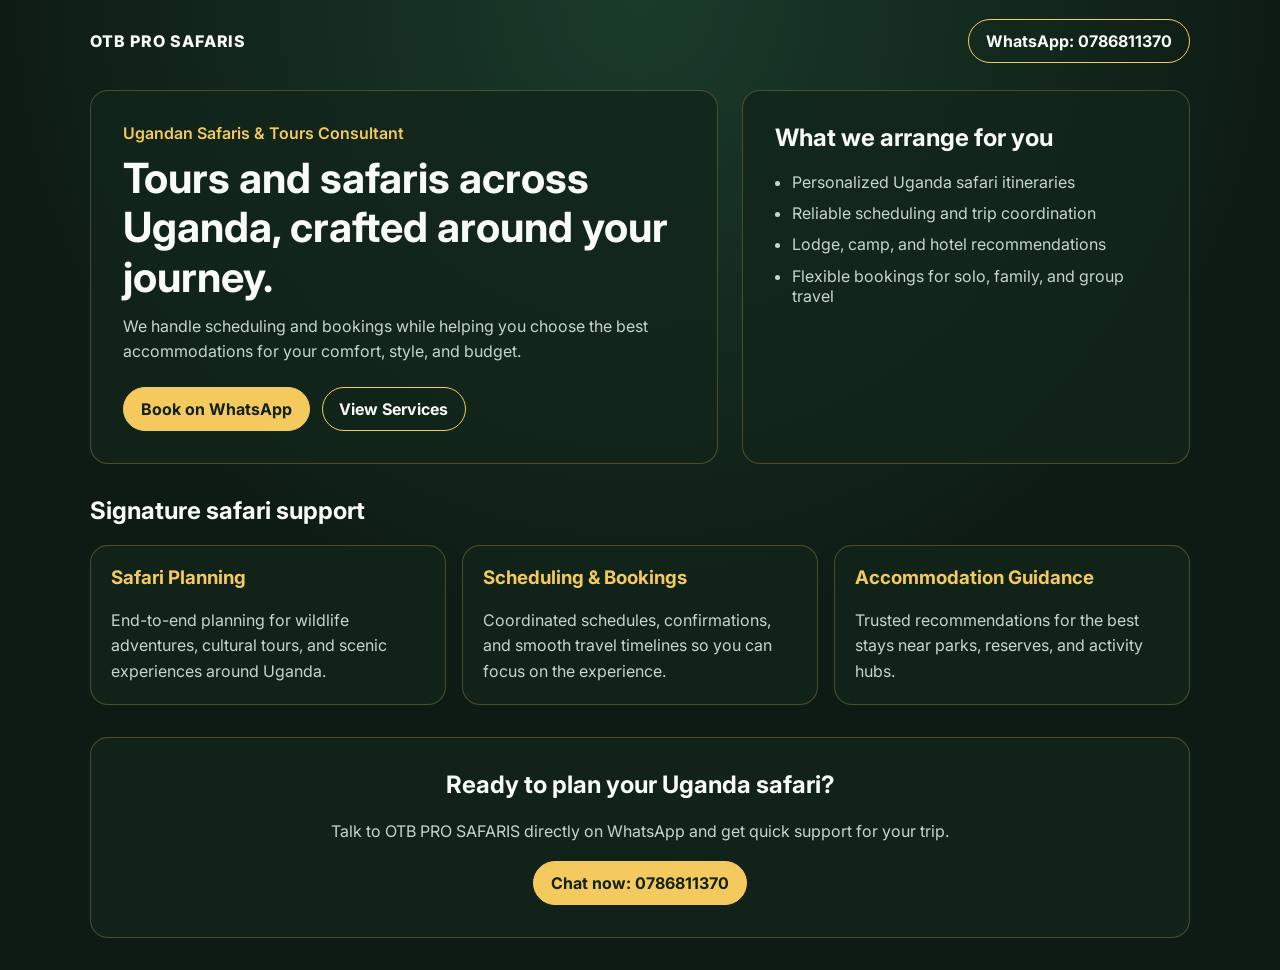
==== index.html @ 8ed0960e "Create OTB PRO SAFARIS landing page with WhatsApp booking CTA Agent-Logs-Url: https://github.com/otb" ====
<!doctype html>
<html lang="en">
  <head>
    <meta charset="UTF-8" />
    <meta name="viewport" content="width=device-width, initial-scale=1.0" />
    <title>OTB PRO SAFARIS | Ugandan Safaris & Tours Consultant</title>
    <meta
      name="description"
      content="OTB PRO SAFARIS offers guided tours and safaris across Uganda, with scheduling, bookings, and expert accommodation recommendations."
    />
    <link rel="preconnect" href="https://fonts.googleapis.com" />
    <link rel="preconnect" href="https://fonts.gstatic.com" crossorigin />
    <link
      href="https://fonts.googleapis.com/css2?family=Inter:wght@400;500;600;700;800&display=swap"
      rel="stylesheet"
    />
    <link rel="stylesheet" href="./styles.css" />
  </head>
  <body>
    <header class="topbar">
      <div class="brand">OTB PRO SAFARIS</div>
      <a class="cta cta-outline" href="https://wa.me/256786811370" target="_blank" rel="noopener noreferrer">
        WhatsApp: 0786811370
      </a>
    </header>

    <main>
      <section class="hero">
        <div class="hero-content">
          <p class="eyebrow">Ugandan Safaris & Tours Consultant</p>
          <h1>Tours and safaris across Uganda, crafted around your journey.</h1>
          <p class="subtitle">
            We handle scheduling and bookings while helping you choose the best accommodations for your comfort, style,
            and budget.
          </p>
          <div class="hero-actions">
            <a class="cta" href="https://wa.me/256786811370" target="_blank" rel="noopener noreferrer">Book on WhatsApp</a>
            <a class="cta cta-light" href="#services">View Services</a>
          </div>
        </div>
        <div class="hero-card">
          <h2>What we arrange for you</h2>
          <ul>
            <li>Personalized Uganda safari itineraries</li>
            <li>Reliable scheduling and trip coordination</li>
            <li>Lodge, camp, and hotel recommendations</li>
            <li>Flexible bookings for solo, family, and group travel</li>
          </ul>
        </div>
      </section>

      <section id="services" class="section">
        <h2>Signature safari support</h2>
        <div class="grid">
          <article class="card">
            <h3>Safari Planning</h3>
            <p>End-to-end planning for wildlife adventures, cultural tours, and scenic experiences around Uganda.</p>
          </article>
          <article class="card">
            <h3>Scheduling & Bookings</h3>
            <p>Coordinated schedules, confirmations, and smooth travel timelines so you can focus on the experience.</p>
          </article>
          <article class="card">
            <h3>Accommodation Guidance</h3>
            <p>Trusted recommendations for the best stays near parks, reserves, and activity hubs.</p>
          </article>
        </div>
      </section>

      <section class="section contact">
        <h2>Ready to plan your Uganda safari?</h2>
        <p>Talk to OTB PRO SAFARIS directly on WhatsApp and get quick support for your trip.</p>
        <a class="cta" href="https://wa.me/256786811370" target="_blank" rel="noopener noreferrer">Chat now: 0786811370</a>
      </section>
    </main>
  </body>
</html>
---- styles.css ----
:root {
  --bg: #0e1b14;
  --surface: #13251b;
  --surface-soft: #183022;
  --accent: #f4c95d;
  --text: #f8fbf6;
  --muted: #c7d6c8;
  --radius: 18px;
}

* {
  box-sizing: border-box;
}

body {
  margin: 0;
  font-family: Inter, system-ui, -apple-system, BlinkMacSystemFont, "Segoe UI", sans-serif;
  color: var(--text);
  background: radial-gradient(circle at top, #1a3b2a, var(--bg) 55%);
}

.topbar,
.hero,
.section {
  width: min(1100px, calc(100% - 2rem));
  margin-inline: auto;
}

.topbar {
  display: flex;
  justify-content: space-between;
  align-items: center;
  padding: 1.2rem 0;
  gap: 1rem;
  flex-wrap: wrap;
}

.brand {
  font-weight: 800;
  letter-spacing: 0.06em;
}

.hero {
  display: grid;
  grid-template-columns: 1.4fr 1fr;
  gap: 1.5rem;
  align-items: stretch;
  margin-top: 0.5rem;
}

.hero-content,
.hero-card,
.card,
.contact {
  border: 1px solid rgba(244, 201, 93, 0.25);
  background: rgba(19, 37, 27, 0.84);
  border-radius: var(--radius);
}

.hero-content {
  padding: 2rem;
}

.eyebrow {
  margin: 0;
  color: var(--accent);
  font-weight: 600;
}

h1 {
  margin: 0.65rem 0;
  line-height: 1.2;
  font-size: clamp(1.7rem, 4vw, 2.6rem);
}

.subtitle {
  margin: 0;
  color: var(--muted);
  line-height: 1.6;
}

.hero-actions {
  display: flex;
  gap: 0.75rem;
  margin-top: 1.4rem;
  flex-wrap: wrap;
}

.cta {
  display: inline-flex;
  align-items: center;
  justify-content: center;
  font-weight: 700;
  text-decoration: none;
  color: #102112;
  background: var(--accent);
  padding: 0.68rem 1.05rem;
  border-radius: 999px;
  border: 1px solid var(--accent);
  transition: transform 0.2s ease, box-shadow 0.2s ease;
}

.cta:hover {
  transform: translateY(-1px);
  box-shadow: 0 10px 20px rgba(0, 0, 0, 0.2);
}

.cta-outline,
.cta-light {
  background: transparent;
  color: var(--text);
}

.hero-card {
  padding: 2rem;
}

.hero-card h2,
.section h2 {
  margin-top: 0;
}

.hero-card ul {
  padding-left: 1.1rem;
  margin: 0;
  display: grid;
  gap: 0.7rem;
  color: var(--muted);
}

.section {
  margin-top: 2rem;
}

.grid {
  display: grid;
  gap: 1rem;
  grid-template-columns: repeat(3, minmax(0, 1fr));
}

.card {
  padding: 1.25rem;
}

.card h3 {
  margin-top: 0;
  color: var(--accent);
}

.card p,
.contact p {
  margin-bottom: 0;
  color: var(--muted);
  line-height: 1.6;
}

.contact {
  padding: 2rem;
  margin-bottom: 2rem;
  text-align: center;
}

.contact .cta {
  margin-top: 1rem;
}

@media (max-width: 900px) {
  .hero,
  .grid {
    grid-template-columns: 1fr;
  }

  .hero-content,
  .hero-card,
  .contact {
    padding: 1.25rem;
  }
}
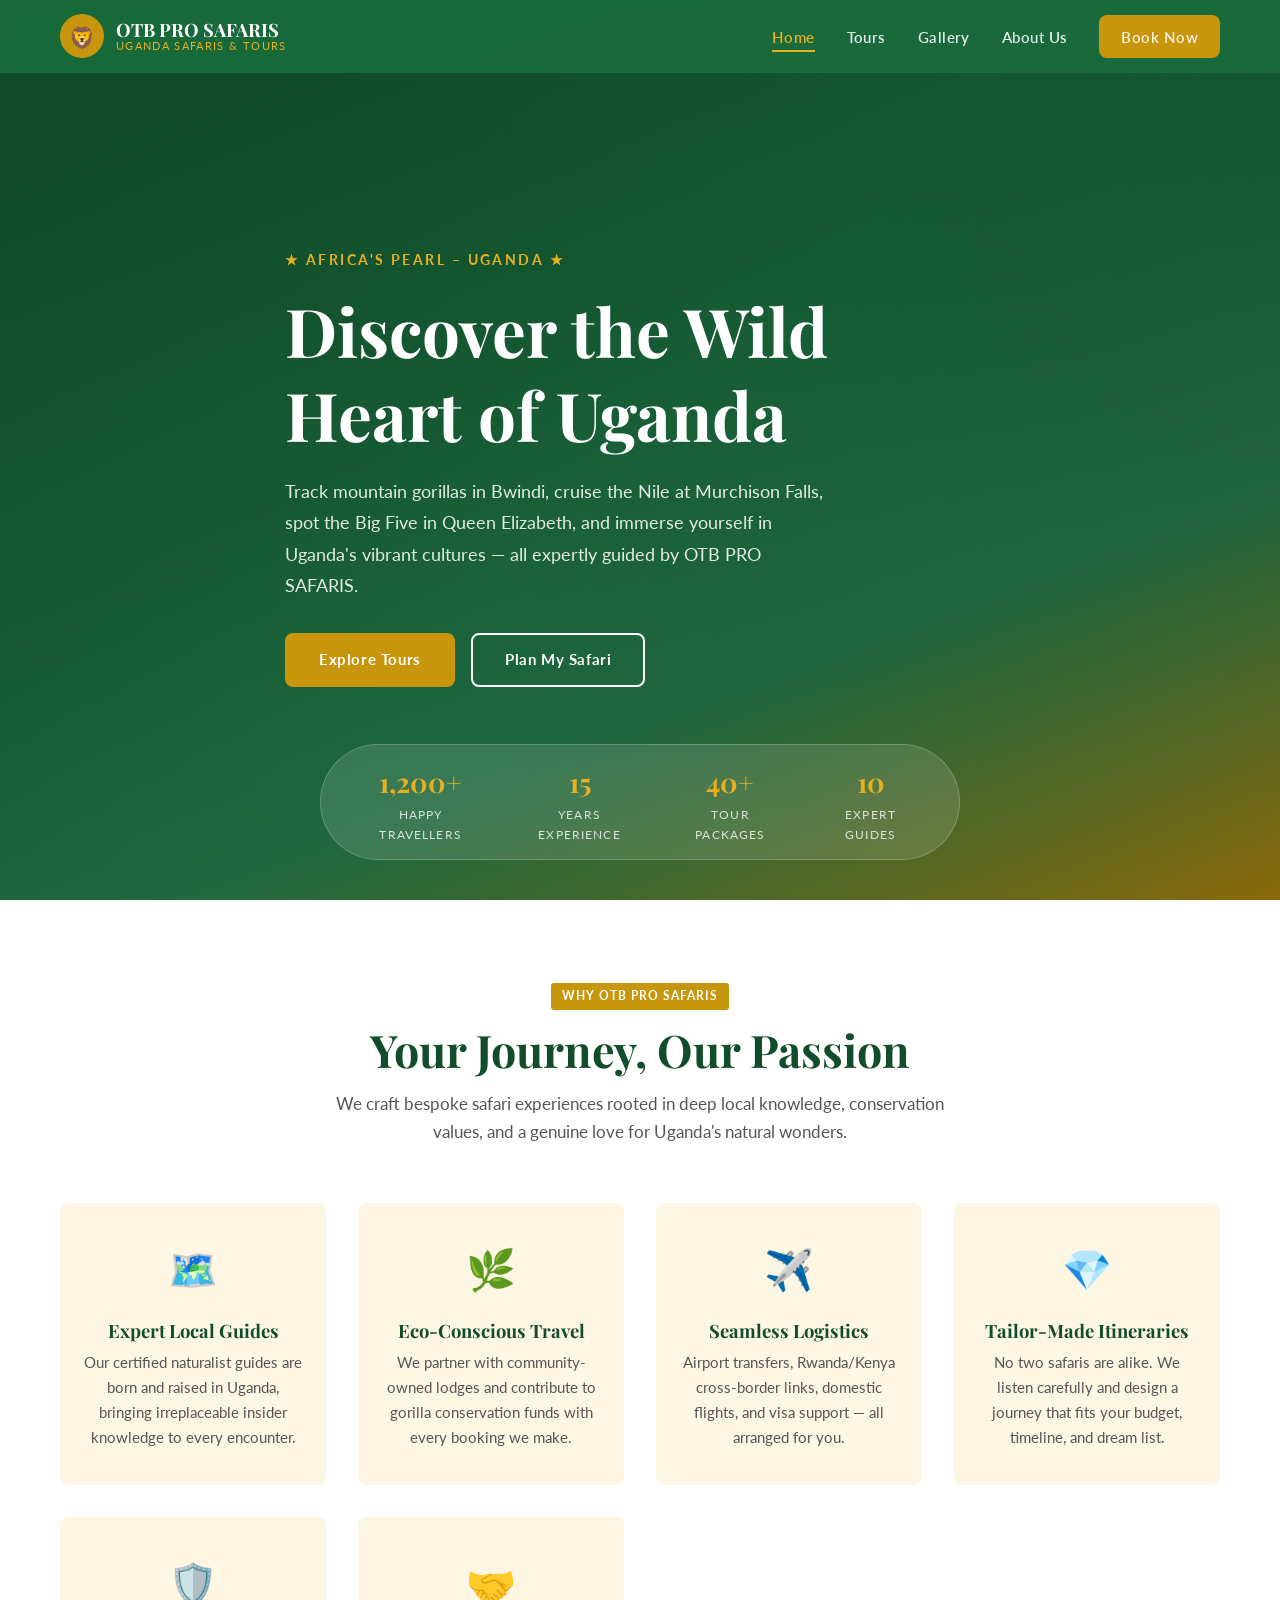
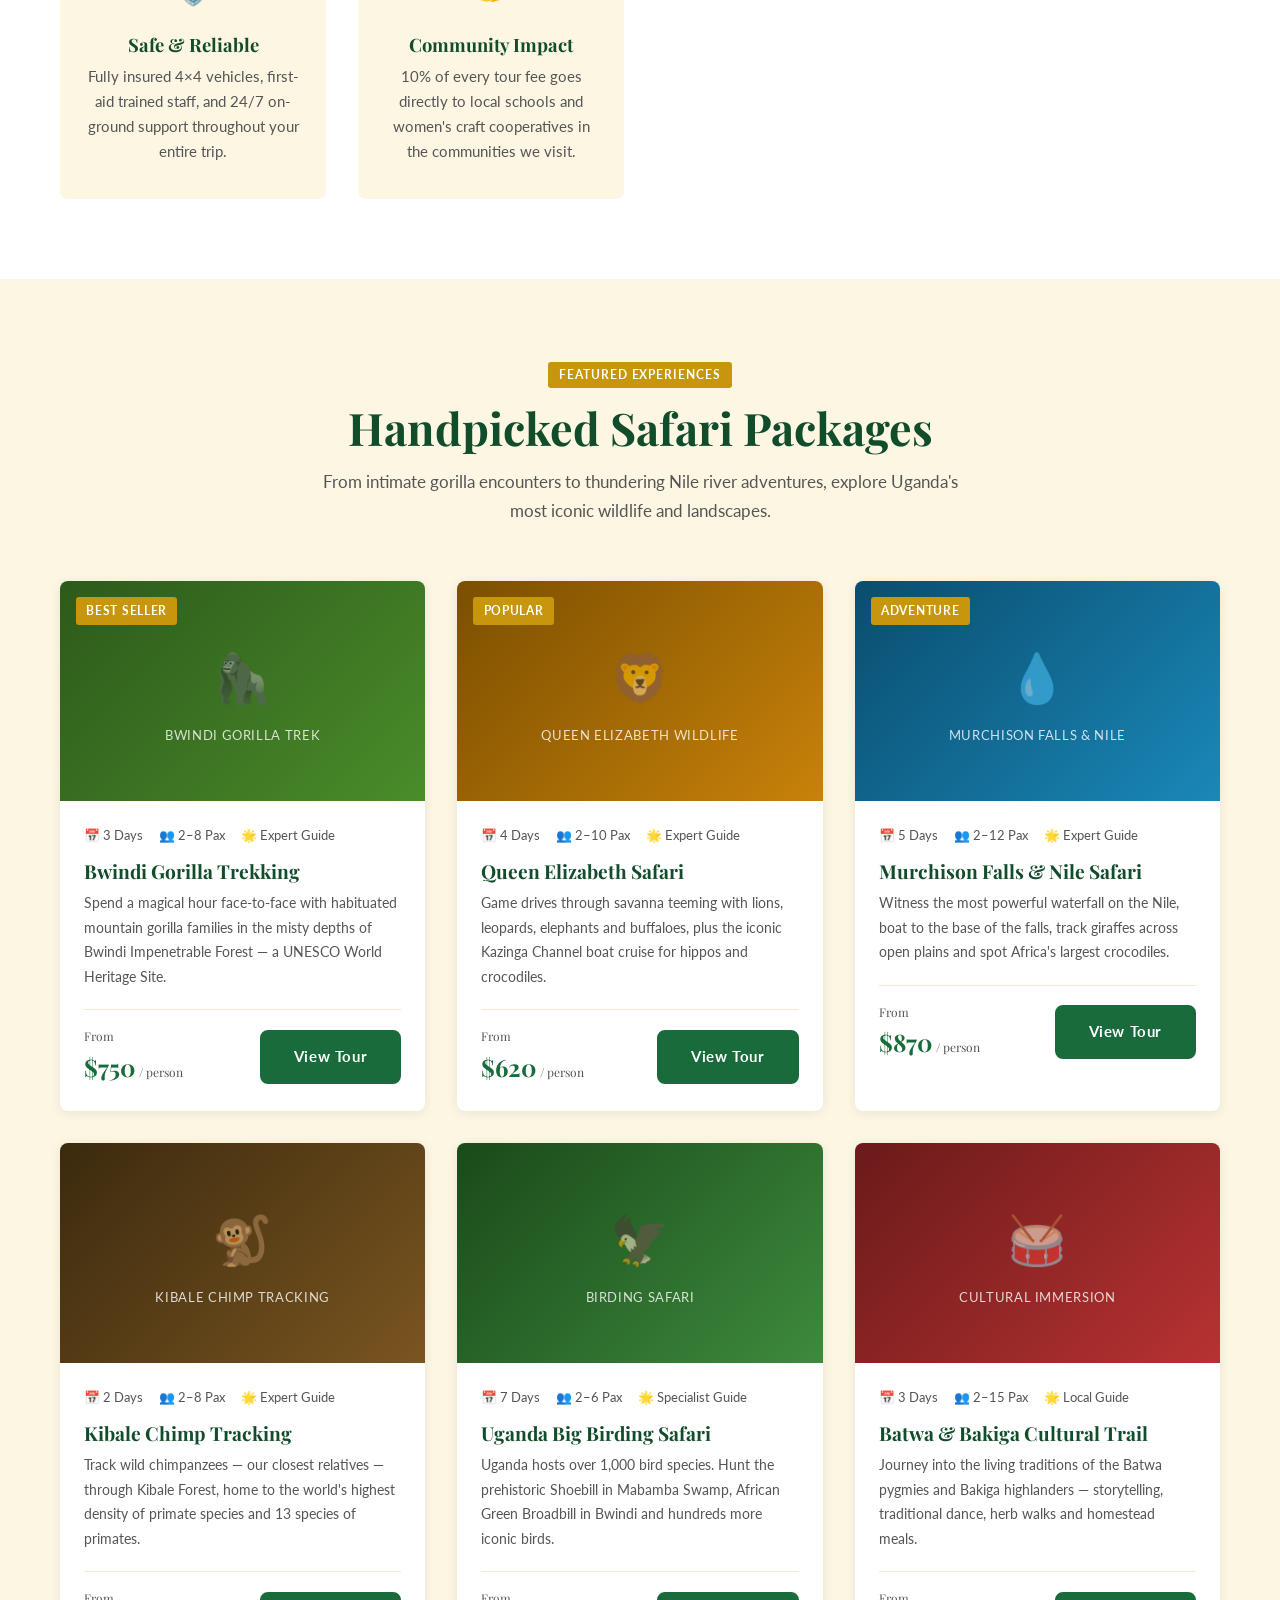
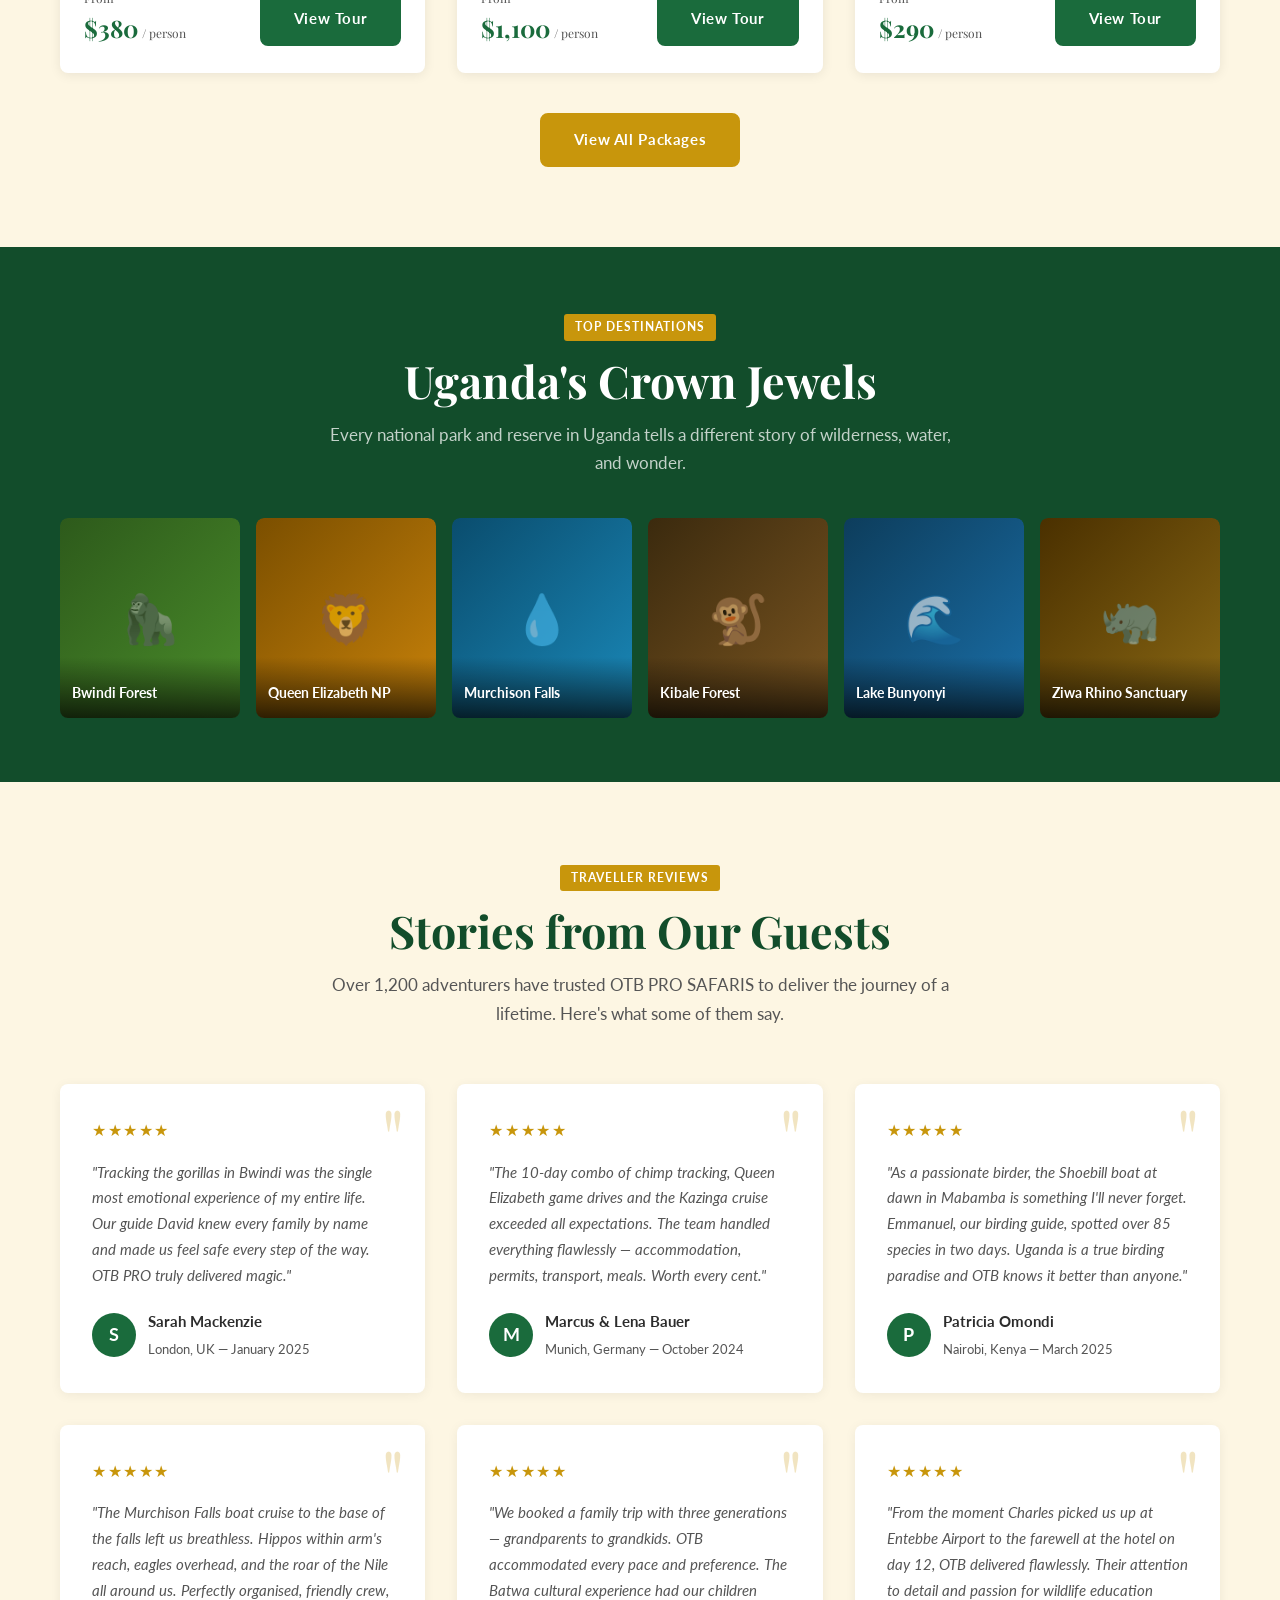
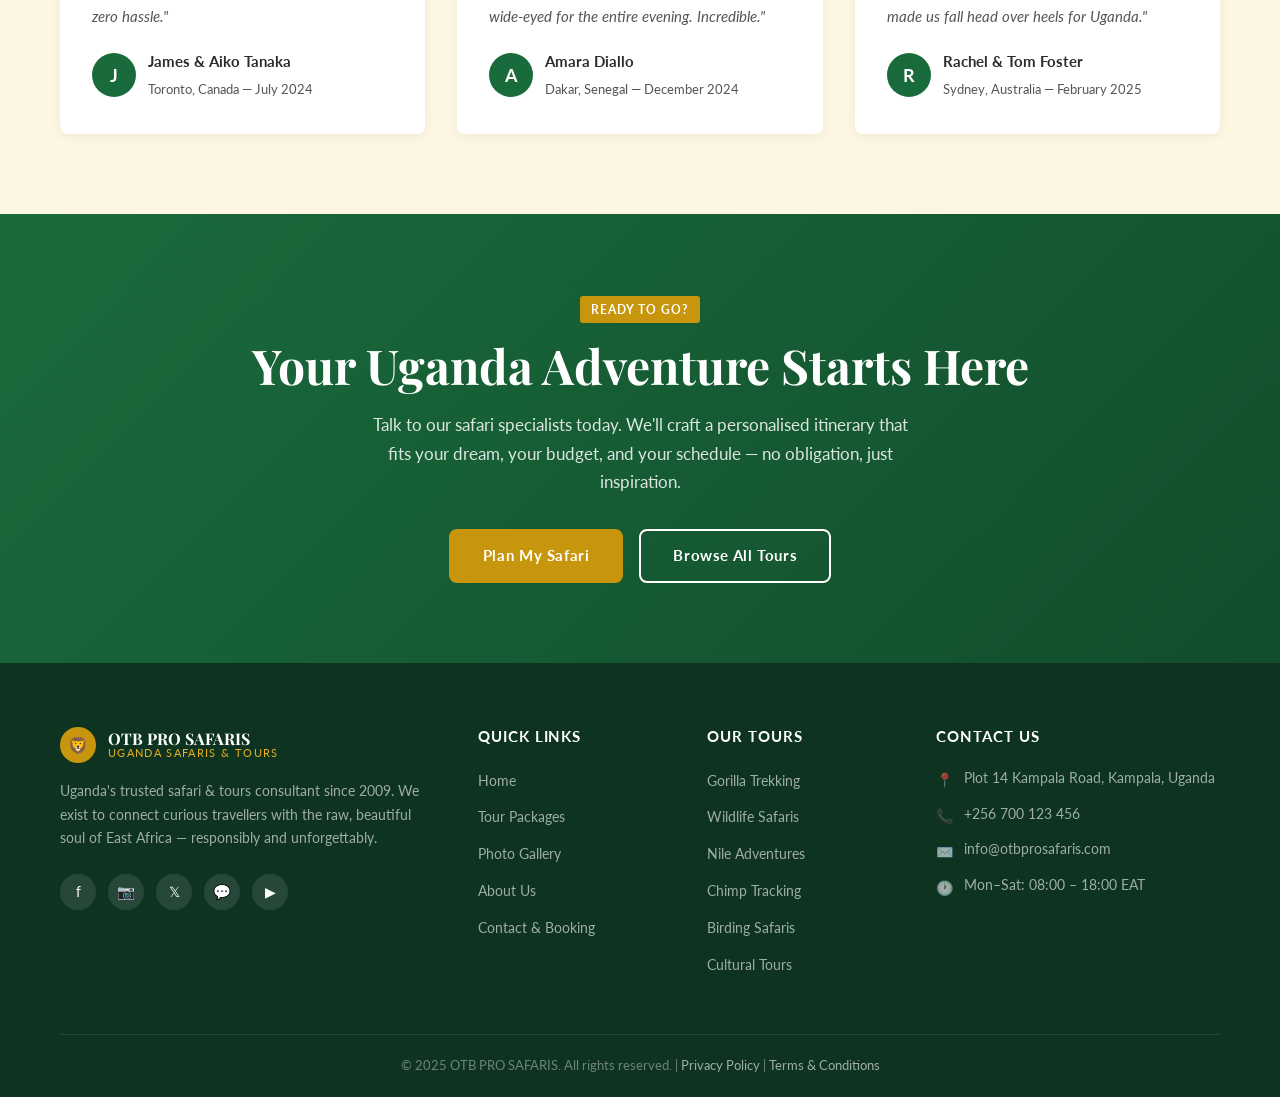
==== commit ae0ac522: "Add full website with realistic media content for OTB PRO SAFARIS Agent-Logs-Url: https://github.com" ====
--- a/index.html
+++ b/index.html
@@ -1,77 +1,523 @@
-<!doctype html>
+<!DOCTYPE html>
 <html lang="en">
-  <head>
-    <meta charset="UTF-8" />
-    <meta name="viewport" content="width=device-width, initial-scale=1.0" />
-    <title>OTB PRO SAFARIS | Ugandan Safaris & Tours Consultant</title>
-    <meta
-      name="description"
-      content="OTB PRO SAFARIS offers guided tours and safaris across Uganda, with scheduling, bookings, and expert accommodation recommendations."
-    />
-    <link rel="preconnect" href="https://fonts.googleapis.com" />
-    <link rel="preconnect" href="https://fonts.gstatic.com" crossorigin />
-    <link
-      href="https://fonts.googleapis.com/css2?family=Inter:wght@400;500;600;700;800&display=swap"
-      rel="stylesheet"
-    />
-    <link rel="stylesheet" href="./styles.css" />
-  </head>
-  <body>
-    <header class="topbar">
-      <div class="brand">OTB PRO SAFARIS</div>
-      <a class="cta cta-outline" href="https://wa.me/256786811370" target="_blank" rel="noopener noreferrer">
-        WhatsApp: 0786811370
+<head>
+  <meta charset="UTF-8" />
+  <meta name="viewport" content="width=device-width, initial-scale=1.0" />
+  <meta name="description" content="OTB PRO SAFARIS – Uganda's premier safari & tours consultant. Gorilla trekking, wildlife safaris, Nile adventures and authentic cultural experiences." />
+  <title>OTB PRO SAFARIS | Uganda Safaris &amp; Tours Consultant</title>
+  <link rel="preconnect" href="https://fonts.googleapis.com" />
+  <link rel="preconnect" href="https://fonts.gstatic.com" crossorigin />
+  <link href="https://fonts.googleapis.com/css2?family=Playfair+Display:ital,wght@0,600;0,700;1,600&family=Lato:wght@400;600;700&display=swap" rel="stylesheet" />
+  <link rel="stylesheet" href="css/styles.css" />
+</head>
+<body>
+
+  <!-- ========== HEADER ========== -->
+  <header id="site-header" role="banner">
+    <nav class="nav-wrapper" aria-label="Main navigation">
+      <a href="index.html" class="nav-logo" aria-label="OTB PRO SAFARIS – Home">
+        <div class="logo-icon" aria-hidden="true">🦁</div>
+        <div class="logo-text">
+          <strong>OTB PRO SAFARIS</strong>
+          <span>Uganda Safaris &amp; Tours</span>
+        </div>
       </a>
-    </header>
-
-    <main>
-      <section class="hero">
+      <ul class="nav-links" role="list">
+        <li><a href="index.html"   data-page="index.html">Home</a></li>
+        <li><a href="tours.html"   data-page="tours.html">Tours</a></li>
+        <li><a href="gallery.html" data-page="gallery.html">Gallery</a></li>
+        <li><a href="about.html"   data-page="about.html">About Us</a></li>
+        <li><a href="contact.html" data-page="contact.html" class="btn btn-primary">Book Now</a></li>
+      </ul>
+      <button class="nav-toggle" aria-label="Toggle navigation" aria-expanded="false">
+        <span></span><span></span><span></span>
+      </button>
+    </nav>
+  </header>
+
+  <main>
+    <!-- ========== HERO ========== -->
+    <section class="hero" aria-label="Hero banner">
+      <div class="hero-bg" style="background-image:linear-gradient(160deg,#0d3b1e 0%,#1a6b3c 40%,#2e8b57 70%,#c8960c 100%);" role="img" aria-label="Lush Ugandan landscape at sunrise"></div>
+      <div class="hero-overlay" aria-hidden="true"></div>
+      <div class="container">
         <div class="hero-content">
-          <p class="eyebrow">Ugandan Safaris & Tours Consultant</p>
-          <h1>Tours and safaris across Uganda, crafted around your journey.</h1>
-          <p class="subtitle">
-            We handle scheduling and bookings while helping you choose the best accommodations for your comfort, style,
-            and budget.
-          </p>
-          <div class="hero-actions">
-            <a class="cta" href="https://wa.me/256786811370" target="_blank" rel="noopener noreferrer">Book on WhatsApp</a>
-            <a class="cta cta-light" href="#services">View Services</a>
-          </div>
-        </div>
-        <div class="hero-card">
-          <h2>What we arrange for you</h2>
+          <span class="overline">&#9733; Africa's Pearl – Uganda &#9733;</span>
+          <h1>Discover the Wild Heart of Uganda</h1>
+          <p>Track mountain gorillas in Bwindi, cruise the Nile at Murchison Falls, spot the Big Five in Queen Elizabeth, and immerse yourself in Uganda's vibrant cultures — all expertly guided by OTB PRO SAFARIS.</p>
+          <div class="hero-cta">
+            <a href="tours.html"   class="btn btn-primary">Explore Tours</a>
+            <a href="contact.html" class="btn btn-outline">Plan My Safari</a>
+          </div>
+        </div>
+      </div>
+      <div class="hero-stats" aria-label="Quick statistics">
+        <div class="stat-item">
+          <div class="number" data-target="1200" data-suffix="+">1200+</div>
+          <div class="label">Happy Travellers</div>
+        </div>
+        <div class="stat-item">
+          <div class="number" data-target="15" data-suffix="">15</div>
+          <div class="label">Years Experience</div>
+        </div>
+        <div class="stat-item">
+          <div class="number" data-target="40" data-suffix="+">40+</div>
+          <div class="label">Tour Packages</div>
+        </div>
+        <div class="stat-item">
+          <div class="number" data-target="10" data-suffix="">10</div>
+          <div class="label">Expert Guides</div>
+        </div>
+      </div>
+    </section>
+
+    <!-- ========== WHY CHOOSE US ========== -->
+    <section class="section-pad" aria-labelledby="why-heading">
+      <div class="container">
+        <div class="section-header">
+          <span class="tag">Why OTB PRO SAFARIS</span>
+          <h2 id="why-heading">Your Journey, Our Passion</h2>
+          <p>We craft bespoke safari experiences rooted in deep local knowledge, conservation values, and a genuine love for Uganda's natural wonders.</p>
+        </div>
+        <div class="features-grid">
+          <div class="feature-card">
+            <div class="feature-icon">🗺️</div>
+            <h3>Expert Local Guides</h3>
+            <p>Our certified naturalist guides are born and raised in Uganda, bringing irreplaceable insider knowledge to every encounter.</p>
+          </div>
+          <div class="feature-card">
+            <div class="feature-icon">🌿</div>
+            <h3>Eco-Conscious Travel</h3>
+            <p>We partner with community-owned lodges and contribute to gorilla conservation funds with every booking we make.</p>
+          </div>
+          <div class="feature-card">
+            <div class="feature-icon">✈️</div>
+            <h3>Seamless Logistics</h3>
+            <p>Airport transfers, Rwanda/Kenya cross-border links, domestic flights, and visa support — all arranged for you.</p>
+          </div>
+          <div class="feature-card">
+            <div class="feature-icon">💎</div>
+            <h3>Tailor-Made Itineraries</h3>
+            <p>No two safaris are alike. We listen carefully and design a journey that fits your budget, timeline, and dream list.</p>
+          </div>
+          <div class="feature-card">
+            <div class="feature-icon">🛡️</div>
+            <h3>Safe &amp; Reliable</h3>
+            <p>Fully insured 4×4 vehicles, first-aid trained staff, and 24/7 on-ground support throughout your entire trip.</p>
+          </div>
+          <div class="feature-card">
+            <div class="feature-icon">🤝</div>
+            <h3>Community Impact</h3>
+            <p>10% of every tour fee goes directly to local schools and women's craft cooperatives in the communities we visit.</p>
+          </div>
+        </div>
+      </div>
+    </section>
+
+    <!-- ========== FEATURED TOURS ========== -->
+    <section class="section-pad" style="background:var(--cream);" aria-labelledby="tours-heading">
+      <div class="container">
+        <div class="section-header">
+          <span class="tag">Featured Experiences</span>
+          <h2 id="tours-heading">Handpicked Safari Packages</h2>
+          <p>From intimate gorilla encounters to thundering Nile river adventures, explore Uganda's most iconic wildlife and landscapes.</p>
+        </div>
+        <div class="tours-grid">
+
+          <!-- Card 1 -->
+          <article class="tour-card">
+            <div class="tour-card-img">
+              <div class="img-placeholder gorilla" role="img" aria-label="Mountain gorillas in Bwindi Impenetrable Forest">
+                <div class="placeholder-icon">🦍</div>
+                <span>Bwindi Gorilla Trek</span>
+              </div>
+              <span class="tour-badge">Best Seller</span>
+            </div>
+            <div class="tour-card-body">
+              <div class="tour-meta">
+                <span>📅 3 Days</span>
+                <span>👥 2–8 Pax</span>
+                <span>🌟 Expert Guide</span>
+              </div>
+              <h3>Bwindi Gorilla Trekking</h3>
+              <p>Spend a magical hour face-to-face with habituated mountain gorilla families in the misty depths of Bwindi Impenetrable Forest — a UNESCO World Heritage Site.</p>
+              <div class="tour-card-footer">
+                <div class="tour-price">
+                  <span class="from">From</span>
+                  <span class="amount">$750</span>
+                  <span class="per"> / person</span>
+                </div>
+                <a href="tours.html#gorilla" class="btn btn-green">View Tour</a>
+              </div>
+            </div>
+          </article>
+
+          <!-- Card 2 -->
+          <article class="tour-card">
+            <div class="tour-card-img">
+              <div class="img-placeholder wildlife" role="img" aria-label="Lions resting on savanna in Queen Elizabeth National Park">
+                <div class="placeholder-icon">🦁</div>
+                <span>Queen Elizabeth Wildlife</span>
+              </div>
+              <span class="tour-badge">Popular</span>
+            </div>
+            <div class="tour-card-body">
+              <div class="tour-meta">
+                <span>📅 4 Days</span>
+                <span>👥 2–10 Pax</span>
+                <span>🌟 Expert Guide</span>
+              </div>
+              <h3>Queen Elizabeth Safari</h3>
+              <p>Game drives through savanna teeming with lions, leopards, elephants and buffaloes, plus the iconic Kazinga Channel boat cruise for hippos and crocodiles.</p>
+              <div class="tour-card-footer">
+                <div class="tour-price">
+                  <span class="from">From</span>
+                  <span class="amount">$620</span>
+                  <span class="per"> / person</span>
+                </div>
+                <a href="tours.html#wildlife" class="btn btn-green">View Tour</a>
+              </div>
+            </div>
+          </article>
+
+          <!-- Card 3 -->
+          <article class="tour-card">
+            <div class="tour-card-img">
+              <div class="img-placeholder nile" role="img" aria-label="Murchison Falls thundering on the Victoria Nile">
+                <div class="placeholder-icon">💧</div>
+                <span>Murchison Falls &amp; Nile</span>
+              </div>
+              <span class="tour-badge">Adventure</span>
+            </div>
+            <div class="tour-card-body">
+              <div class="tour-meta">
+                <span>📅 5 Days</span>
+                <span>👥 2–12 Pax</span>
+                <span>🌟 Expert Guide</span>
+              </div>
+              <h3>Murchison Falls &amp; Nile Safari</h3>
+              <p>Witness the most powerful waterfall on the Nile, boat to the base of the falls, track giraffes across open plains and spot Africa's largest crocodiles.</p>
+              <div class="tour-card-footer">
+                <div class="tour-price">
+                  <span class="from">From</span>
+                  <span class="amount">$870</span>
+                  <span class="per"> / person</span>
+                </div>
+                <a href="tours.html#nile" class="btn btn-green">View Tour</a>
+              </div>
+            </div>
+          </article>
+
+          <!-- Card 4 -->
+          <article class="tour-card">
+            <div class="tour-card-img">
+              <div class="img-placeholder chimp" role="img" aria-label="Chimpanzee in Kibale Forest">
+                <div class="placeholder-icon">🐒</div>
+                <span>Kibale Chimp Tracking</span>
+              </div>
+            </div>
+            <div class="tour-card-body">
+              <div class="tour-meta">
+                <span>📅 2 Days</span>
+                <span>👥 2–8 Pax</span>
+                <span>🌟 Expert Guide</span>
+              </div>
+              <h3>Kibale Chimp Tracking</h3>
+              <p>Track wild chimpanzees — our closest relatives — through Kibale Forest, home to the world's highest density of primate species and 13 species of primates.</p>
+              <div class="tour-card-footer">
+                <div class="tour-price">
+                  <span class="from">From</span>
+                  <span class="amount">$380</span>
+                  <span class="per"> / person</span>
+                </div>
+                <a href="tours.html#chimp" class="btn btn-green">View Tour</a>
+              </div>
+            </div>
+          </article>
+
+          <!-- Card 5 -->
+          <article class="tour-card">
+            <div class="tour-card-img">
+              <div class="img-placeholder birding" role="img" aria-label="Shoebill stork in Mabamba Swamp">
+                <div class="placeholder-icon">🦅</div>
+                <span>Birding Safari</span>
+              </div>
+            </div>
+            <div class="tour-card-body">
+              <div class="tour-meta">
+                <span>📅 7 Days</span>
+                <span>👥 2–6 Pax</span>
+                <span>🌟 Specialist Guide</span>
+              </div>
+              <h3>Uganda Big Birding Safari</h3>
+              <p>Uganda hosts over 1,000 bird species. Hunt the prehistoric Shoebill in Mabamba Swamp, African Green Broadbill in Bwindi and hundreds more iconic birds.</p>
+              <div class="tour-card-footer">
+                <div class="tour-price">
+                  <span class="from">From</span>
+                  <span class="amount">$1,100</span>
+                  <span class="per"> / person</span>
+                </div>
+                <a href="tours.html#birding" class="btn btn-green">View Tour</a>
+              </div>
+            </div>
+          </article>
+
+          <!-- Card 6 -->
+          <article class="tour-card">
+            <div class="tour-card-img">
+              <div class="img-placeholder culture" role="img" aria-label="Batwa pygmies cultural performance">
+                <div class="placeholder-icon">🥁</div>
+                <span>Cultural Immersion</span>
+              </div>
+            </div>
+            <div class="tour-card-body">
+              <div class="tour-meta">
+                <span>📅 3 Days</span>
+                <span>👥 2–15 Pax</span>
+                <span>🌟 Local Guide</span>
+              </div>
+              <h3>Batwa &amp; Bakiga Cultural Trail</h3>
+              <p>Journey into the living traditions of the Batwa pygmies and Bakiga highlanders — storytelling, traditional dance, herb walks and homestead meals.</p>
+              <div class="tour-card-footer">
+                <div class="tour-price">
+                  <span class="from">From</span>
+                  <span class="amount">$290</span>
+                  <span class="per"> / person</span>
+                </div>
+                <a href="tours.html#culture" class="btn btn-green">View Tour</a>
+              </div>
+            </div>
+          </article>
+
+        </div>
+        <div class="text-center" style="margin-top:2.5rem;">
+          <a href="tours.html" class="btn btn-primary">View All Packages</a>
+        </div>
+      </div>
+    </section>
+
+    <!-- ========== DESTINATIONS BANNER ========== -->
+    <section class="destinations" aria-labelledby="dest-heading">
+      <div class="container">
+        <div class="section-header" style="margin-bottom:1rem;">
+          <span class="tag">Top Destinations</span>
+          <h2 id="dest-heading" class="text-white">Uganda's Crown Jewels</h2>
+          <p style="color:rgba(255,255,255,.75);">Every national park and reserve in Uganda tells a different story of wilderness, water, and wonder.</p>
+        </div>
+        <div class="destinations-grid">
+          <div class="dest-card">
+            <div class="img-placeholder gorilla" style="height:100%;border-radius:8px;" role="img" aria-label="Bwindi Impenetrable Forest">
+              <div class="placeholder-icon">🦍</div>
+            </div>
+            <div class="dest-card-label">Bwindi Forest</div>
+          </div>
+          <div class="dest-card">
+            <div class="img-placeholder wildlife" style="height:100%;border-radius:8px;" role="img" aria-label="Queen Elizabeth National Park">
+              <div class="placeholder-icon">🦁</div>
+            </div>
+            <div class="dest-card-label">Queen Elizabeth NP</div>
+          </div>
+          <div class="dest-card">
+            <div class="img-placeholder nile" style="height:100%;border-radius:8px;" role="img" aria-label="Murchison Falls National Park">
+              <div class="placeholder-icon">💧</div>
+            </div>
+            <div class="dest-card-label">Murchison Falls</div>
+          </div>
+          <div class="dest-card">
+            <div class="img-placeholder chimp" style="height:100%;border-radius:8px;" role="img" aria-label="Kibale Forest National Park">
+              <div class="placeholder-icon">🐒</div>
+            </div>
+            <div class="dest-card-label">Kibale Forest</div>
+          </div>
+          <div class="dest-card">
+            <div class="img-placeholder lake" style="height:100%;border-radius:8px;" role="img" aria-label="Lake Bunyonyi">
+              <div class="placeholder-icon">🌊</div>
+            </div>
+            <div class="dest-card-label">Lake Bunyonyi</div>
+          </div>
+          <div class="dest-card">
+            <div class="img-placeholder rhino" style="height:100%;border-radius:8px;" role="img" aria-label="Ziwa Rhino Sanctuary">
+              <div class="placeholder-icon">🦏</div>
+            </div>
+            <div class="dest-card-label">Ziwa Rhino Sanctuary</div>
+          </div>
+        </div>
+      </div>
+    </section>
+
+    <!-- ========== TESTIMONIALS ========== -->
+    <section class="section-pad testimonials" aria-labelledby="reviews-heading">
+      <div class="container">
+        <div class="section-header">
+          <span class="tag">Traveller Reviews</span>
+          <h2 id="reviews-heading">Stories from Our Guests</h2>
+          <p>Over 1,200 adventurers have trusted OTB PRO SAFARIS to deliver the journey of a lifetime. Here's what some of them say.</p>
+        </div>
+        <div class="testimonials-grid">
+
+          <blockquote class="testimonial-card">
+            <div class="stars" aria-label="5 stars">★★★★★</div>
+            <p>"Tracking the gorillas in Bwindi was the single most emotional experience of my entire life. Our guide David knew every family by name and made us feel safe every step of the way. OTB PRO truly delivered magic."</p>
+            <footer class="reviewer">
+              <div class="reviewer-avatar" aria-hidden="true">S</div>
+              <div class="reviewer-info">
+                <strong>Sarah Mackenzie</strong>
+                <span>London, UK — January 2025</span>
+              </div>
+            </footer>
+          </blockquote>
+
+          <blockquote class="testimonial-card">
+            <div class="stars" aria-label="5 stars">★★★★★</div>
+            <p>"The 10-day combo of chimp tracking, Queen Elizabeth game drives and the Kazinga cruise exceeded all expectations. The team handled everything flawlessly — accommodation, permits, transport, meals. Worth every cent."</p>
+            <footer class="reviewer">
+              <div class="reviewer-avatar" aria-hidden="true">M</div>
+              <div class="reviewer-info">
+                <strong>Marcus &amp; Lena Bauer</strong>
+                <span>Munich, Germany — October 2024</span>
+              </div>
+            </footer>
+          </blockquote>
+
+          <blockquote class="testimonial-card">
+            <div class="stars" aria-label="5 stars">★★★★★</div>
+            <p>"As a passionate birder, the Shoebill boat at dawn in Mabamba is something I'll never forget. Emmanuel, our birding guide, spotted over 85 species in two days. Uganda is a true birding paradise and OTB knows it better than anyone."</p>
+            <footer class="reviewer">
+              <div class="reviewer-avatar" aria-hidden="true">P</div>
+              <div class="reviewer-info">
+                <strong>Patricia Omondi</strong>
+                <span>Nairobi, Kenya — March 2025</span>
+              </div>
+            </footer>
+          </blockquote>
+
+          <blockquote class="testimonial-card">
+            <div class="stars" aria-label="4 stars">★★★★★</div>
+            <p>"The Murchison Falls boat cruise to the base of the falls left us breathless. Hippos within arm's reach, eagles overhead, and the roar of the Nile all around us. Perfectly organised, friendly crew, zero hassle."</p>
+            <footer class="reviewer">
+              <div class="reviewer-avatar" aria-hidden="true">J</div>
+              <div class="reviewer-info">
+                <strong>James &amp; Aiko Tanaka</strong>
+                <span>Toronto, Canada — July 2024</span>
+              </div>
+            </footer>
+          </blockquote>
+
+          <blockquote class="testimonial-card">
+            <div class="stars" aria-label="5 stars">★★★★★</div>
+            <p>"We booked a family trip with three generations — grandparents to grandkids. OTB accommodated every pace and preference. The Batwa cultural experience had our children wide-eyed for the entire evening. Incredible."</p>
+            <footer class="reviewer">
+              <div class="reviewer-avatar" aria-hidden="true">A</div>
+              <div class="reviewer-info">
+                <strong>Amara Diallo</strong>
+                <span>Dakar, Senegal — December 2024</span>
+              </div>
+            </footer>
+          </blockquote>
+
+          <blockquote class="testimonial-card">
+            <div class="stars" aria-label="5 stars">★★★★★</div>
+            <p>"From the moment Charles picked us up at Entebbe Airport to the farewell at the hotel on day 12, OTB delivered flawlessly. Their attention to detail and passion for wildlife education made us fall head over heels for Uganda."</p>
+            <footer class="reviewer">
+              <div class="reviewer-avatar" aria-hidden="true">R</div>
+              <div class="reviewer-info">
+                <strong>Rachel &amp; Tom Foster</strong>
+                <span>Sydney, Australia — February 2025</span>
+              </div>
+            </footer>
+          </blockquote>
+
+        </div>
+      </div>
+    </section>
+
+    <!-- ========== CTA BANNER ========== -->
+    <section class="cta-banner" aria-labelledby="cta-heading">
+      <div class="container">
+        <span class="tag">Ready to Go?</span>
+        <h2 id="cta-heading">Your Uganda Adventure Starts Here</h2>
+        <p>Talk to our safari specialists today. We'll craft a personalised itinerary that fits your dream, your budget, and your schedule — no obligation, just inspiration.</p>
+        <div class="btn-group">
+          <a href="contact.html" class="btn btn-primary">Plan My Safari</a>
+          <a href="tours.html"   class="btn btn-outline">Browse All Tours</a>
+        </div>
+      </div>
+    </section>
+  </main>
+
+  <!-- ========== FOOTER ========== -->
+  <footer id="site-footer" role="contentinfo">
+    <div class="container">
+      <div class="footer-grid">
+        <div class="footer-brand">
+          <a href="index.html" class="nav-logo" style="display:inline-flex;">
+            <div class="logo-icon" aria-hidden="true" style="width:36px;height:36px;font-size:1rem;">🦁</div>
+            <div class="logo-text">
+              <strong style="font-size:1rem;">OTB PRO SAFARIS</strong>
+              <span>Uganda Safaris &amp; Tours</span>
+            </div>
+          </a>
+          <p>Uganda's trusted safari &amp; tours consultant since 2009. We exist to connect curious travellers with the raw, beautiful soul of East Africa — responsibly and unforgettably.</p>
+          <nav class="footer-social" aria-label="Social media links">
+            <a href="#" aria-label="Facebook">f</a>
+            <a href="#" aria-label="Instagram">📷</a>
+            <a href="#" aria-label="Twitter / X">𝕏</a>
+            <a href="#" aria-label="WhatsApp">💬</a>
+            <a href="#" aria-label="YouTube">▶</a>
+          </nav>
+        </div>
+
+        <div class="footer-col">
+          <h4>Quick Links</h4>
           <ul>
-            <li>Personalized Uganda safari itineraries</li>
-            <li>Reliable scheduling and trip coordination</li>
-            <li>Lodge, camp, and hotel recommendations</li>
-            <li>Flexible bookings for solo, family, and group travel</li>
+            <li><a href="index.html">Home</a></li>
+            <li><a href="tours.html">Tour Packages</a></li>
+            <li><a href="gallery.html">Photo Gallery</a></li>
+            <li><a href="about.html">About Us</a></li>
+            <li><a href="contact.html">Contact &amp; Booking</a></li>
           </ul>
         </div>
-      </section>
-
-      <section id="services" class="section">
-        <h2>Signature safari support</h2>
-        <div class="grid">
-          <article class="card">
-            <h3>Safari Planning</h3>
-            <p>End-to-end planning for wildlife adventures, cultural tours, and scenic experiences around Uganda.</p>
-          </article>
-          <article class="card">
-            <h3>Scheduling & Bookings</h3>
-            <p>Coordinated schedules, confirmations, and smooth travel timelines so you can focus on the experience.</p>
-          </article>
-          <article class="card">
-            <h3>Accommodation Guidance</h3>
-            <p>Trusted recommendations for the best stays near parks, reserves, and activity hubs.</p>
-          </article>
-        </div>
-      </section>
-
-      <section class="section contact">
-        <h2>Ready to plan your Uganda safari?</h2>
-        <p>Talk to OTB PRO SAFARIS directly on WhatsApp and get quick support for your trip.</p>
-        <a class="cta" href="https://wa.me/256786811370" target="_blank" rel="noopener noreferrer">Chat now: 0786811370</a>
-      </section>
-    </main>
-  </body>
+
+        <div class="footer-col">
+          <h4>Our Tours</h4>
+          <ul>
+            <li><a href="tours.html#gorilla">Gorilla Trekking</a></li>
+            <li><a href="tours.html#wildlife">Wildlife Safaris</a></li>
+            <li><a href="tours.html#nile">Nile Adventures</a></li>
+            <li><a href="tours.html#chimp">Chimp Tracking</a></li>
+            <li><a href="tours.html#birding">Birding Safaris</a></li>
+            <li><a href="tours.html#culture">Cultural Tours</a></li>
+          </ul>
+        </div>
+
+        <div class="footer-col">
+          <h4>Contact Us</h4>
+          <ul class="footer-contact">
+            <li>
+              <span class="icon" aria-hidden="true">📍</span>
+              <span>Plot 14 Kampala Road, Kampala, Uganda</span>
+            </li>
+            <li>
+              <span class="icon" aria-hidden="true">📞</span>
+              <span>+256 700 123 456</span>
+            </li>
+            <li>
+              <span class="icon" aria-hidden="true">✉️</span>
+              <span>info@otbprosafaris.com</span>
+            </li>
+            <li>
+              <span class="icon" aria-hidden="true">🕐</span>
+              <span>Mon–Sat: 08:00 – 18:00 EAT</span>
+            </li>
+          </ul>
+        </div>
+      </div>
+    </div>
+    <div class="footer-bottom">
+      <p>&copy; 2025 OTB PRO SAFARIS. All rights reserved. | <a href="#">Privacy Policy</a> | <a href="#">Terms &amp; Conditions</a></p>
+    </div>
+  </footer>
+
+  <script src="js/main.js"></script>
+</body>
 </html>
--- a/css/styles.css
+++ b/css/styles.css
@@ -0,0 +1,1017 @@
+/* ============================================================
+   OTB PRO SAFARIS – Main Stylesheet
+   Palette: Forest Green #1a6b3c | Gold #c8960c | Cream #fdf6e3
+   ============================================================ */
+
+/* ---------- Reset & Base ---------- */
+*, *::before, *::after { box-sizing: border-box; margin: 0; padding: 0; }
+
+:root {
+  --green:        #1a6b3c;
+  --green-dark:   #124d2b;
+  --green-light:  #2e8b57;
+  --gold:         #c8960c;
+  --gold-light:   #e6b020;
+  --cream:        #fdf6e3;
+  --cream-dark:   #f5ead0;
+  --text:         #2c2c2c;
+  --text-light:   #555;
+  --white:        #ffffff;
+  --shadow:       0 4px 20px rgba(0,0,0,.12);
+  --radius:       8px;
+  --transition:   0.3s ease;
+  --max-width:    1200px;
+  --font-body:    'Lato', sans-serif;
+  --font-heading: 'Playfair Display', serif;
+}
+
+html { scroll-behavior: smooth; font-size: 16px; }
+
+body {
+  font-family: var(--font-body);
+  color: var(--text);
+  background: var(--white);
+  line-height: 1.7;
+}
+
+a { color: var(--green); text-decoration: none; transition: color var(--transition); }
+a:hover { color: var(--gold); }
+
+img { max-width: 100%; height: auto; display: block; }
+
+h1, h2, h3, h4 {
+  font-family: var(--font-heading);
+  line-height: 1.25;
+  color: var(--green-dark);
+}
+
+ul { list-style: none; }
+
+/* ---------- Utility ---------- */
+.container { max-width: var(--max-width); margin: 0 auto; padding: 0 1.25rem; }
+.section-pad { padding: 5rem 0; }
+.section-pad--sm { padding: 3rem 0; }
+
+.text-center { text-align: center; }
+.text-gold   { color: var(--gold); }
+.text-green  { color: var(--green); }
+.text-white  { color: var(--white); }
+
+.tag {
+  display: inline-block;
+  background: var(--gold);
+  color: var(--white);
+  font-size: .75rem;
+  font-weight: 700;
+  letter-spacing: .08em;
+  text-transform: uppercase;
+  padding: .2rem .7rem;
+  border-radius: 3px;
+  margin-bottom: .75rem;
+}
+
+/* ---------- Buttons ---------- */
+.btn {
+  display: inline-block;
+  padding: .75rem 2rem;
+  border-radius: var(--radius);
+  font-weight: 700;
+  font-size: .95rem;
+  letter-spacing: .04em;
+  cursor: pointer;
+  transition: all var(--transition);
+  border: 2px solid transparent;
+}
+
+.btn-primary {
+  background: var(--gold);
+  color: var(--white);
+  border-color: var(--gold);
+}
+.btn-primary:hover {
+  background: var(--gold-light);
+  border-color: var(--gold-light);
+  color: var(--white);
+  transform: translateY(-2px);
+  box-shadow: 0 6px 20px rgba(200,150,12,.35);
+}
+
+.btn-outline {
+  background: transparent;
+  color: var(--white);
+  border-color: var(--white);
+}
+.btn-outline:hover {
+  background: var(--white);
+  color: var(--green);
+  transform: translateY(-2px);
+}
+
+.btn-green {
+  background: var(--green);
+  color: var(--white);
+  border-color: var(--green);
+}
+.btn-green:hover {
+  background: var(--green-dark);
+  border-color: var(--green-dark);
+  color: var(--white);
+  transform: translateY(-2px);
+}
+
+/* ---------- Header / Nav ---------- */
+#site-header {
+  position: fixed;
+  top: 0; left: 0; right: 0;
+  z-index: 1000;
+  background: rgba(26,107,60,.95);
+  backdrop-filter: blur(6px);
+  transition: background var(--transition), box-shadow var(--transition);
+}
+#site-header.scrolled {
+  background: var(--green-dark);
+  box-shadow: 0 2px 16px rgba(0,0,0,.25);
+}
+
+.nav-wrapper {
+  display: flex;
+  align-items: center;
+  justify-content: space-between;
+  padding: .9rem 1.25rem;
+  max-width: var(--max-width);
+  margin: 0 auto;
+}
+
+.nav-logo {
+  display: flex;
+  align-items: center;
+  gap: .75rem;
+  text-decoration: none;
+}
+.nav-logo .logo-icon {
+  width: 44px;
+  height: 44px;
+  background: var(--gold);
+  border-radius: 50%;
+  display: flex;
+  align-items: center;
+  justify-content: center;
+  font-size: 1.3rem;
+}
+.nav-logo .logo-text {
+  display: flex;
+  flex-direction: column;
+  line-height: 1.1;
+}
+.nav-logo .logo-text strong {
+  font-family: var(--font-heading);
+  font-size: 1.15rem;
+  color: var(--white);
+}
+.nav-logo .logo-text span {
+  font-size: .7rem;
+  color: var(--gold-light);
+  letter-spacing: .12em;
+  text-transform: uppercase;
+}
+
+.nav-links {
+  display: flex;
+  gap: 2rem;
+  align-items: center;
+}
+.nav-links a {
+  color: rgba(255,255,255,.88);
+  font-size: .92rem;
+  font-weight: 600;
+  letter-spacing: .03em;
+  padding: .25rem 0;
+  border-bottom: 2px solid transparent;
+  transition: all var(--transition);
+}
+.nav-links a:hover,
+.nav-links a.active {
+  color: var(--gold-light);
+  border-color: var(--gold-light);
+}
+.nav-links .btn { border-bottom: none; padding: .5rem 1.25rem; }
+
+.nav-toggle {
+  display: none;
+  background: none;
+  border: none;
+  cursor: pointer;
+  padding: .4rem;
+}
+.nav-toggle span {
+  display: block;
+  width: 24px;
+  height: 2px;
+  background: var(--white);
+  margin: 5px 0;
+  transition: all var(--transition);
+}
+
+/* ---------- Hero ---------- */
+.hero {
+  min-height: 100vh;
+  position: relative;
+  display: flex;
+  align-items: center;
+  overflow: hidden;
+}
+.hero-bg {
+  position: absolute;
+  inset: 0;
+  background-size: cover;
+  background-position: center;
+  transform: scale(1.05);
+  transition: transform 8s ease;
+}
+.hero-bg.loaded { transform: scale(1); }
+.hero-overlay {
+  position: absolute;
+  inset: 0;
+  background: linear-gradient(
+    135deg,
+    rgba(18,77,43,.82) 0%,
+    rgba(18,77,43,.55) 50%,
+    rgba(0,0,0,.3) 100%
+  );
+}
+.hero-content {
+  position: relative;
+  z-index: 2;
+  max-width: 750px;
+  padding: 6rem 1.25rem 4rem;
+  margin: 0 auto 0 0;
+}
+.hero-content .overline {
+  display: inline-flex;
+  align-items: center;
+  gap: .5rem;
+  color: var(--gold-light);
+  font-size: .85rem;
+  font-weight: 700;
+  letter-spacing: .18em;
+  text-transform: uppercase;
+  margin-bottom: 1rem;
+}
+.hero-content h1 {
+  font-size: clamp(2.4rem, 5.5vw, 4.2rem);
+  color: var(--white);
+  margin-bottom: 1.25rem;
+}
+.hero-content p {
+  font-size: 1.15rem;
+  color: rgba(255,255,255,.88);
+  max-width: 540px;
+  margin-bottom: 2rem;
+}
+.hero-cta { display: flex; gap: 1rem; flex-wrap: wrap; }
+
+.hero-stats {
+  position: absolute;
+  bottom: 2.5rem;
+  left: 50%;
+  transform: translateX(-50%);
+  z-index: 2;
+  display: flex;
+  gap: 2.5rem;
+  background: rgba(255,255,255,.12);
+  backdrop-filter: blur(8px);
+  border: 1px solid rgba(255,255,255,.2);
+  border-radius: 60px;
+  padding: .9rem 2.5rem;
+}
+.stat-item { text-align: center; }
+.stat-item .number {
+  font-family: var(--font-heading);
+  font-size: 1.7rem;
+  color: var(--gold-light);
+  font-weight: 700;
+}
+.stat-item .label {
+  font-size: .72rem;
+  color: rgba(255,255,255,.8);
+  letter-spacing: .1em;
+  text-transform: uppercase;
+}
+
+/* ---------- Section Headers ---------- */
+.section-header {
+  text-align: center;
+  max-width: 640px;
+  margin: 0 auto 3.5rem;
+}
+.section-header h2 {
+  font-size: clamp(1.9rem, 3.5vw, 2.8rem);
+  margin-bottom: .75rem;
+}
+.section-header p {
+  color: var(--text-light);
+  font-size: 1.05rem;
+}
+
+/* ---------- Features / Why Us ---------- */
+.features-grid {
+  display: grid;
+  grid-template-columns: repeat(auto-fit, minmax(230px, 1fr));
+  gap: 2rem;
+}
+.feature-card {
+  background: var(--cream);
+  border-radius: var(--radius);
+  padding: 2rem 1.5rem;
+  text-align: center;
+  transition: transform var(--transition), box-shadow var(--transition);
+  border-bottom: 3px solid transparent;
+}
+.feature-card:hover {
+  transform: translateY(-6px);
+  box-shadow: var(--shadow);
+  border-color: var(--gold);
+}
+.feature-icon {
+  font-size: 2.5rem;
+  margin-bottom: 1rem;
+}
+.feature-card h3 {
+  font-size: 1.15rem;
+  margin-bottom: .5rem;
+}
+.feature-card p { font-size: .92rem; color: var(--text-light); }
+
+/* ---------- Tour Cards ---------- */
+.tours-grid {
+  display: grid;
+  grid-template-columns: repeat(auto-fit, minmax(300px, 1fr));
+  gap: 2rem;
+}
+.tour-card {
+  border-radius: var(--radius);
+  overflow: hidden;
+  box-shadow: 0 2px 12px rgba(0,0,0,.08);
+  transition: transform var(--transition), box-shadow var(--transition);
+  background: var(--white);
+}
+.tour-card:hover {
+  transform: translateY(-8px);
+  box-shadow: 0 12px 36px rgba(0,0,0,.15);
+}
+.tour-card-img {
+  position: relative;
+  height: 220px;
+  overflow: hidden;
+}
+.tour-card-img img,
+.tour-card-img .img-placeholder {
+  width: 100%;
+  height: 100%;
+  object-fit: cover;
+  transition: transform .5s ease;
+}
+.tour-card:hover .tour-card-img img,
+.tour-card:hover .img-placeholder { transform: scale(1.06); }
+.tour-badge {
+  position: absolute;
+  top: 1rem; left: 1rem;
+  background: var(--gold);
+  color: var(--white);
+  font-size: .72rem;
+  font-weight: 700;
+  letter-spacing: .06em;
+  text-transform: uppercase;
+  padding: .25rem .65rem;
+  border-radius: 3px;
+}
+.tour-card-body { padding: 1.5rem; }
+.tour-meta {
+  display: flex;
+  gap: 1rem;
+  font-size: .8rem;
+  color: var(--text-light);
+  margin-bottom: .75rem;
+}
+.tour-meta span { display: flex; align-items: center; gap: .3rem; }
+.tour-card h3 { font-size: 1.2rem; margin-bottom: .5rem; }
+.tour-card p { font-size: .9rem; color: var(--text-light); margin-bottom: 1.25rem; }
+.tour-card-footer {
+  display: flex;
+  align-items: center;
+  justify-content: space-between;
+  border-top: 1px solid var(--cream-dark);
+  padding-top: 1rem;
+}
+.tour-price { font-family: var(--font-heading); }
+.tour-price .from { font-size: .75rem; color: var(--text-light); display: block; }
+.tour-price .amount { font-size: 1.5rem; color: var(--green); font-weight: 700; }
+.tour-price .per { font-size: .75rem; color: var(--text-light); }
+
+/* ---------- Image Placeholder ---------- */
+.img-placeholder {
+  background: linear-gradient(135deg, var(--green) 0%, var(--green-light) 50%, var(--gold) 100%);
+  display: flex;
+  flex-direction: column;
+  align-items: center;
+  justify-content: center;
+  gap: .5rem;
+  color: rgba(255,255,255,.8);
+  font-size: .8rem;
+  letter-spacing: .05em;
+  text-transform: uppercase;
+}
+.img-placeholder .placeholder-icon { font-size: 3rem; opacity: .7; }
+
+/* Unique colours per tour type */
+.img-placeholder.gorilla  { background: linear-gradient(135deg,#2d5a1b,#4a8c2a); }
+.img-placeholder.wildlife { background: linear-gradient(135deg,#7b4f00,#c8820a); }
+.img-placeholder.nile     { background: linear-gradient(135deg,#0a4d6e,#1a88b8); }
+.img-placeholder.culture  { background: linear-gradient(135deg,#6b1a1a,#b83232); }
+.img-placeholder.chimp    { background: linear-gradient(135deg,#3b2a0e,#7a5520); }
+.img-placeholder.birding  { background: linear-gradient(135deg,#1a4a1a,#3d8a3d); }
+.img-placeholder.rhino    { background: linear-gradient(135deg,#4a3000,#8b6914); }
+.img-placeholder.lake     { background: linear-gradient(135deg,#0d3d5c,#1a6fa8); }
+
+/* ---------- Destinations Banner ---------- */
+.destinations {
+  background: var(--green-dark);
+  color: var(--white);
+  padding: 4rem 0;
+}
+.destinations-grid {
+  display: grid;
+  grid-template-columns: repeat(auto-fit, minmax(180px, 1fr));
+  gap: 1rem;
+  margin-top: 2.5rem;
+}
+.dest-card {
+  border-radius: var(--radius);
+  overflow: hidden;
+  position: relative;
+  height: 200px;
+  cursor: pointer;
+  transition: transform var(--transition);
+}
+.dest-card:hover { transform: scale(1.03); }
+.dest-card .img-placeholder { height: 100%; border-radius: var(--radius); }
+.dest-card-label {
+  position: absolute;
+  bottom: 0; left: 0; right: 0;
+  background: linear-gradient(transparent, rgba(0,0,0,.72));
+  color: var(--white);
+  padding: 1.5rem .75rem .75rem;
+  font-weight: 700;
+  font-size: .9rem;
+}
+
+/* ---------- Testimonials ---------- */
+.testimonials { background: var(--cream); }
+.testimonials-grid {
+  display: grid;
+  grid-template-columns: repeat(auto-fit, minmax(280px, 1fr));
+  gap: 2rem;
+}
+.testimonial-card {
+  background: var(--white);
+  border-radius: var(--radius);
+  padding: 2rem;
+  box-shadow: 0 2px 12px rgba(0,0,0,.06);
+  position: relative;
+}
+.testimonial-card::before {
+  content: '"';
+  position: absolute;
+  top: .75rem; right: 1.25rem;
+  font-family: var(--font-heading);
+  font-size: 5rem;
+  color: var(--gold);
+  opacity: .25;
+  line-height: 1;
+}
+.stars { color: var(--gold); font-size: 1rem; margin-bottom: 1rem; letter-spacing: .1em; }
+.testimonial-card p { font-size: .95rem; color: var(--text-light); margin-bottom: 1.25rem; font-style: italic; }
+.reviewer { display: flex; align-items: center; gap: .75rem; }
+.reviewer-avatar {
+  width: 44px; height: 44px;
+  border-radius: 50%;
+  background: var(--green);
+  display: flex; align-items: center; justify-content: center;
+  color: var(--white);
+  font-weight: 700;
+  font-size: 1.1rem;
+  flex-shrink: 0;
+}
+.reviewer-info strong { display: block; font-size: .92rem; color: var(--text); }
+.reviewer-info span { font-size: .8rem; color: var(--text-light); }
+
+/* ---------- CTA Banner ---------- */
+.cta-banner {
+  background: linear-gradient(135deg, var(--green) 0%, var(--green-dark) 100%);
+  color: var(--white);
+  text-align: center;
+  padding: 5rem 1.25rem;
+}
+.cta-banner h2 {
+  color: var(--white);
+  font-size: clamp(1.8rem, 4vw, 3rem);
+  margin-bottom: 1rem;
+}
+.cta-banner p {
+  color: rgba(255,255,255,.85);
+  max-width: 560px;
+  margin: 0 auto 2rem;
+  font-size: 1.05rem;
+}
+.cta-banner .btn-group { display: flex; gap: 1rem; justify-content: center; flex-wrap: wrap; }
+
+/* ---------- Footer ---------- */
+#site-footer {
+  background: #0e3321;
+  color: rgba(255,255,255,.75);
+  padding: 4rem 0 0;
+}
+.footer-grid {
+  display: grid;
+  grid-template-columns: 2fr 1fr 1fr 1.5fr;
+  gap: 2.5rem;
+  padding-bottom: 3rem;
+  border-bottom: 1px solid rgba(255,255,255,.1);
+}
+.footer-brand p { font-size: .88rem; line-height: 1.7; margin: 1rem 0 1.5rem; color: rgba(255,255,255,.6); }
+.footer-social { display: flex; gap: .75rem; }
+.footer-social a {
+  width: 36px; height: 36px;
+  background: rgba(255,255,255,.1);
+  border-radius: 50%;
+  display: flex; align-items: center; justify-content: center;
+  color: var(--white);
+  font-size: .9rem;
+  transition: background var(--transition);
+  text-decoration: none;
+}
+.footer-social a:hover { background: var(--gold); }
+
+.footer-col h4 {
+  color: var(--white);
+  font-size: .95rem;
+  margin-bottom: 1.25rem;
+  font-family: var(--font-body);
+  font-weight: 700;
+  text-transform: uppercase;
+  letter-spacing: .06em;
+}
+.footer-col ul li { margin-bottom: .6rem; }
+.footer-col ul a { color: rgba(255,255,255,.6); font-size: .88rem; transition: color var(--transition); }
+.footer-col ul a:hover { color: var(--gold-light); }
+
+.footer-contact li {
+  display: flex;
+  gap: .6rem;
+  font-size: .88rem;
+  margin-bottom: .75rem;
+  color: rgba(255,255,255,.6);
+  align-items: flex-start;
+}
+.footer-contact .icon { flex-shrink: 0; margin-top: .15rem; }
+
+.footer-bottom {
+  text-align: center;
+  padding: 1.25rem;
+  font-size: .8rem;
+  color: rgba(255,255,255,.4);
+}
+.footer-bottom a { color: rgba(255,255,255,.6); }
+.footer-bottom a:hover { color: var(--gold-light); }
+
+/* ============================================================
+   TOURS PAGE
+   ============================================================ */
+.page-hero {
+  min-height: 52vh;
+  display: flex;
+  align-items: flex-end;
+  position: relative;
+  overflow: hidden;
+  padding-bottom: 3rem;
+}
+.page-hero .hero-bg {
+  background-color: var(--green-dark);
+}
+.page-hero-content {
+  position: relative;
+  z-index: 2;
+  text-align: center;
+  color: var(--white);
+  width: 100%;
+  padding: 6rem 1.25rem 0;
+}
+.page-hero-content .overline {
+  color: var(--gold-light);
+  font-size: .82rem;
+  font-weight: 700;
+  letter-spacing: .2em;
+  text-transform: uppercase;
+  margin-bottom: .75rem;
+}
+.page-hero-content h1 {
+  font-size: clamp(2rem, 4.5vw, 3.5rem);
+  color: var(--white);
+  margin-bottom: 1rem;
+}
+.page-hero-content p {
+  font-size: 1.05rem;
+  color: rgba(255,255,255,.85);
+  max-width: 600px;
+  margin: 0 auto;
+}
+
+/* Tour filter bar */
+.tour-filters {
+  background: var(--cream);
+  padding: 1.5rem 0;
+  border-bottom: 1px solid var(--cream-dark);
+  position: sticky;
+  top: 68px;
+  z-index: 50;
+}
+.filter-bar {
+  display: flex;
+  gap: .75rem;
+  align-items: center;
+  flex-wrap: wrap;
+}
+.filter-btn {
+  padding: .45rem 1.15rem;
+  border: 2px solid var(--green);
+  background: transparent;
+  color: var(--green);
+  border-radius: 30px;
+  font-size: .85rem;
+  font-weight: 600;
+  cursor: pointer;
+  transition: all var(--transition);
+}
+.filter-btn:hover,
+.filter-btn.active {
+  background: var(--green);
+  color: var(--white);
+}
+
+/* Tour detail card */
+.tour-detail-card {
+  display: grid;
+  grid-template-columns: 1fr 1fr;
+  gap: 0;
+  border-radius: var(--radius);
+  overflow: hidden;
+  box-shadow: var(--shadow);
+  margin-bottom: 2.5rem;
+  background: var(--white);
+}
+.tour-detail-card.reverse { direction: rtl; }
+.tour-detail-card.reverse > * { direction: ltr; }
+.tour-detail-img {
+  height: 380px;
+  overflow: hidden;
+}
+.tour-detail-img .img-placeholder,
+.tour-detail-img img {
+  width: 100%;
+  height: 100%;
+  object-fit: cover;
+}
+.tour-detail-body {
+  padding: 2.5rem 2rem;
+  display: flex;
+  flex-direction: column;
+  justify-content: center;
+}
+.tour-detail-body h2 { font-size: 1.7rem; margin-bottom: .75rem; }
+.tour-detail-body .description { color: var(--text-light); margin-bottom: 1.25rem; font-size: .95rem; }
+.tour-highlights { margin-bottom: 1.5rem; }
+.tour-highlights li {
+  display: flex;
+  gap: .6rem;
+  align-items: flex-start;
+  font-size: .9rem;
+  color: var(--text);
+  padding: .3rem 0;
+  border-bottom: 1px solid var(--cream-dark);
+}
+.tour-highlights li:last-child { border-bottom: none; }
+.tour-highlights .tick { color: var(--gold); font-weight: 700; flex-shrink: 0; }
+.tour-info-chips { display: flex; flex-wrap: wrap; gap: .5rem; margin-bottom: 1.5rem; }
+.chip {
+  background: var(--cream);
+  border: 1px solid var(--cream-dark);
+  border-radius: 20px;
+  padding: .3rem .85rem;
+  font-size: .8rem;
+  color: var(--text-light);
+  display: flex; align-items: center; gap: .3rem;
+}
+
+/* ============================================================
+   GALLERY PAGE
+   ============================================================ */
+.gallery-grid {
+  columns: 3;
+  column-gap: 1rem;
+}
+.gallery-item {
+  break-inside: avoid;
+  margin-bottom: 1rem;
+  border-radius: var(--radius);
+  overflow: hidden;
+  cursor: pointer;
+  position: relative;
+}
+.gallery-item .img-placeholder { height: 200px; }
+.gallery-item:nth-child(3n+1) .img-placeholder { height: 260px; }
+.gallery-item:nth-child(5n) .img-placeholder { height: 300px; }
+.gallery-overlay {
+  position: absolute;
+  inset: 0;
+  background: rgba(26,107,60,.7);
+  display: flex;
+  flex-direction: column;
+  align-items: center;
+  justify-content: center;
+  opacity: 0;
+  transition: opacity var(--transition);
+  color: var(--white);
+  text-align: center;
+  padding: 1rem;
+}
+.gallery-item:hover .gallery-overlay { opacity: 1; }
+.gallery-overlay .zoom-icon { font-size: 2.5rem; margin-bottom: .5rem; }
+.gallery-overlay p { font-size: .88rem; }
+
+/* Gallery categories */
+.gallery-filters { margin-bottom: 2.5rem; }
+
+/* Lightbox */
+.lightbox {
+  position: fixed;
+  inset: 0;
+  background: rgba(0,0,0,.92);
+  z-index: 2000;
+  display: none;
+  align-items: center;
+  justify-content: center;
+}
+.lightbox.open { display: flex; }
+.lightbox-content {
+  max-width: 90vw;
+  max-height: 90vh;
+  text-align: center;
+  position: relative;
+}
+.lightbox-content .img-placeholder {
+  width: 700px;
+  max-width: 90vw;
+  height: 500px;
+  max-height: 70vh;
+  border-radius: var(--radius);
+}
+.lightbox-caption {
+  color: rgba(255,255,255,.8);
+  margin-top: 1rem;
+  font-size: .92rem;
+}
+.lightbox-close {
+  position: absolute;
+  top: -2.5rem; right: 0;
+  background: none;
+  border: none;
+  color: var(--white);
+  font-size: 2rem;
+  cursor: pointer;
+}
+.lightbox-nav {
+  position: absolute;
+  top: 50%;
+  transform: translateY(-50%);
+  background: rgba(255,255,255,.15);
+  border: none;
+  color: var(--white);
+  font-size: 2rem;
+  padding: .5rem .9rem;
+  border-radius: var(--radius);
+  cursor: pointer;
+  transition: background var(--transition);
+}
+.lightbox-nav:hover { background: var(--gold); }
+.lightbox-nav.prev { left: -3.5rem; }
+.lightbox-nav.next { right: -3.5rem; }
+
+/* ============================================================
+   ABOUT PAGE
+   ============================================================ */
+.about-story {
+  display: grid;
+  grid-template-columns: 1fr 1fr;
+  gap: 4rem;
+  align-items: center;
+}
+.about-story-img {
+  border-radius: var(--radius);
+  overflow: hidden;
+  height: 480px;
+  box-shadow: var(--shadow);
+}
+.about-story-img .img-placeholder { height: 100%; }
+.about-content h2 { font-size: clamp(1.8rem, 3vw, 2.5rem); margin-bottom: 1.25rem; }
+.about-content p { color: var(--text-light); margin-bottom: 1rem; }
+.about-values {
+  display: grid;
+  grid-template-columns: 1fr 1fr;
+  gap: 1rem;
+  margin-top: 1.75rem;
+}
+.value-item {
+  background: var(--cream);
+  border-radius: var(--radius);
+  padding: 1.25rem;
+  border-left: 3px solid var(--gold);
+}
+.value-item h4 { font-size: .95rem; margin-bottom: .25rem; }
+.value-item p { font-size: .83rem; color: var(--text-light); margin: 0; }
+
+/* Team grid */
+.team-grid {
+  display: grid;
+  grid-template-columns: repeat(auto-fit, minmax(220px, 1fr));
+  gap: 2rem;
+}
+.team-card {
+  text-align: center;
+  background: var(--white);
+  border-radius: var(--radius);
+  padding: 2rem 1.5rem 1.5rem;
+  box-shadow: 0 2px 12px rgba(0,0,0,.06);
+  transition: transform var(--transition);
+}
+.team-card:hover { transform: translateY(-6px); }
+.team-avatar {
+  width: 100px;
+  height: 100px;
+  border-radius: 50%;
+  margin: 0 auto 1.25rem;
+  background: var(--green);
+  display: flex;
+  align-items: center;
+  justify-content: center;
+  font-family: var(--font-heading);
+  font-size: 2rem;
+  color: var(--white);
+  font-weight: 700;
+  border: 4px solid var(--gold);
+}
+.team-card h3 { font-size: 1.1rem; margin-bottom: .25rem; }
+.team-card .role { color: var(--gold); font-size: .85rem; font-weight: 600; margin-bottom: .75rem; display: block; }
+.team-card p { font-size: .85rem; color: var(--text-light); }
+
+/* Certifications */
+.cert-bar {
+  background: var(--cream);
+  padding: 2.5rem 0;
+  border-top: 1px solid var(--cream-dark);
+}
+.cert-list {
+  display: flex;
+  flex-wrap: wrap;
+  gap: 1.5rem;
+  justify-content: center;
+  align-items: center;
+}
+.cert-badge {
+  background: var(--white);
+  border: 2px solid var(--green);
+  border-radius: var(--radius);
+  padding: .75rem 1.5rem;
+  font-size: .82rem;
+  font-weight: 700;
+  color: var(--green);
+  letter-spacing: .04em;
+  text-align: center;
+}
+
+/* ============================================================
+   CONTACT PAGE
+   ============================================================ */
+.contact-layout {
+  display: grid;
+  grid-template-columns: 1fr 1.5fr;
+  gap: 3.5rem;
+  align-items: start;
+}
+.contact-info h2 { font-size: 1.9rem; margin-bottom: 1rem; }
+.contact-info > p { color: var(--text-light); margin-bottom: 2rem; }
+.contact-details li {
+  display: flex;
+  gap: 1rem;
+  align-items: flex-start;
+  margin-bottom: 1.5rem;
+}
+.contact-details .ci-icon {
+  width: 44px; height: 44px;
+  background: var(--cream);
+  border-radius: 50%;
+  display: flex; align-items: center; justify-content: center;
+  font-size: 1.2rem;
+  flex-shrink: 0;
+  border: 2px solid var(--green);
+}
+.contact-details .ci-text strong { display: block; font-size: .88rem; color: var(--text-light); text-transform: uppercase; letter-spacing: .06em; margin-bottom: .15rem; }
+.contact-details .ci-text span { font-size: .95rem; color: var(--text); }
+
+.contact-form-card {
+  background: var(--white);
+  border-radius: var(--radius);
+  box-shadow: var(--shadow);
+  padding: 2.5rem;
+}
+.contact-form-card h3 { font-size: 1.4rem; margin-bottom: 1.5rem; }
+.form-row { display: grid; grid-template-columns: 1fr 1fr; gap: 1rem; }
+.form-group { margin-bottom: 1.25rem; }
+.form-group label {
+  display: block;
+  font-size: .85rem;
+  font-weight: 600;
+  color: var(--text);
+  margin-bottom: .45rem;
+  text-transform: uppercase;
+  letter-spacing: .04em;
+}
+.form-group input,
+.form-group select,
+.form-group textarea {
+  width: 100%;
+  padding: .75rem 1rem;
+  border: 2px solid var(--cream-dark);
+  border-radius: var(--radius);
+  font-size: .95rem;
+  font-family: var(--font-body);
+  color: var(--text);
+  background: var(--white);
+  transition: border-color var(--transition);
+  outline: none;
+}
+.form-group input:focus,
+.form-group select:focus,
+.form-group textarea:focus {
+  border-color: var(--green);
+}
+.form-group textarea { resize: vertical; min-height: 120px; }
+.form-note { font-size: .8rem; color: var(--text-light); margin-top: -.5rem; margin-bottom: 1.25rem; }
+
+/* Map placeholder */
+.map-placeholder {
+  height: 300px;
+  border-radius: var(--radius);
+  overflow: hidden;
+  margin-top: 2rem;
+  background: linear-gradient(135deg, #a8d5a2, #4caf50, #1b5e20);
+  display: flex;
+  align-items: center;
+  justify-content: center;
+  flex-direction: column;
+  gap: .5rem;
+  color: rgba(255,255,255,.85);
+}
+.map-placeholder .map-icon { font-size: 3rem; }
+.map-placeholder p { font-size: .9rem; font-weight: 600; }
+
+/* ============================================================
+   RESPONSIVE
+   ============================================================ */
+@media (max-width: 900px) {
+  .footer-grid { grid-template-columns: 1fr 1fr; }
+  .tour-detail-card { grid-template-columns: 1fr; }
+  .tour-detail-card.reverse { direction: ltr; }
+  .tour-detail-img { height: 260px; }
+  .about-story { grid-template-columns: 1fr; gap: 2rem; }
+  .about-story-img { height: 300px; }
+  .contact-layout { grid-template-columns: 1fr; }
+  .gallery-grid { columns: 2; }
+}
+
+@media (max-width: 720px) {
+  .hero-stats { gap: 1.25rem; padding: .75rem 1.5rem; flex-wrap: wrap; }
+  .nav-links { display: none; flex-direction: column; position: absolute; top: 100%; left: 0; right: 0; background: var(--green-dark); padding: 1.5rem; gap: 1rem; }
+  .nav-links.open { display: flex; }
+  .nav-toggle { display: block; }
+  .footer-grid { grid-template-columns: 1fr; }
+  .gallery-grid { columns: 1; }
+  .about-values { grid-template-columns: 1fr; }
+  .form-row { grid-template-columns: 1fr; }
+}
+
+@media (max-width: 480px) {
+  .hero-stats { display: none; }
+  .hero-cta { flex-direction: column; }
+  .hero-cta .btn { width: 100%; text-align: center; }
+  .tour-filters { position: static; }
+}
